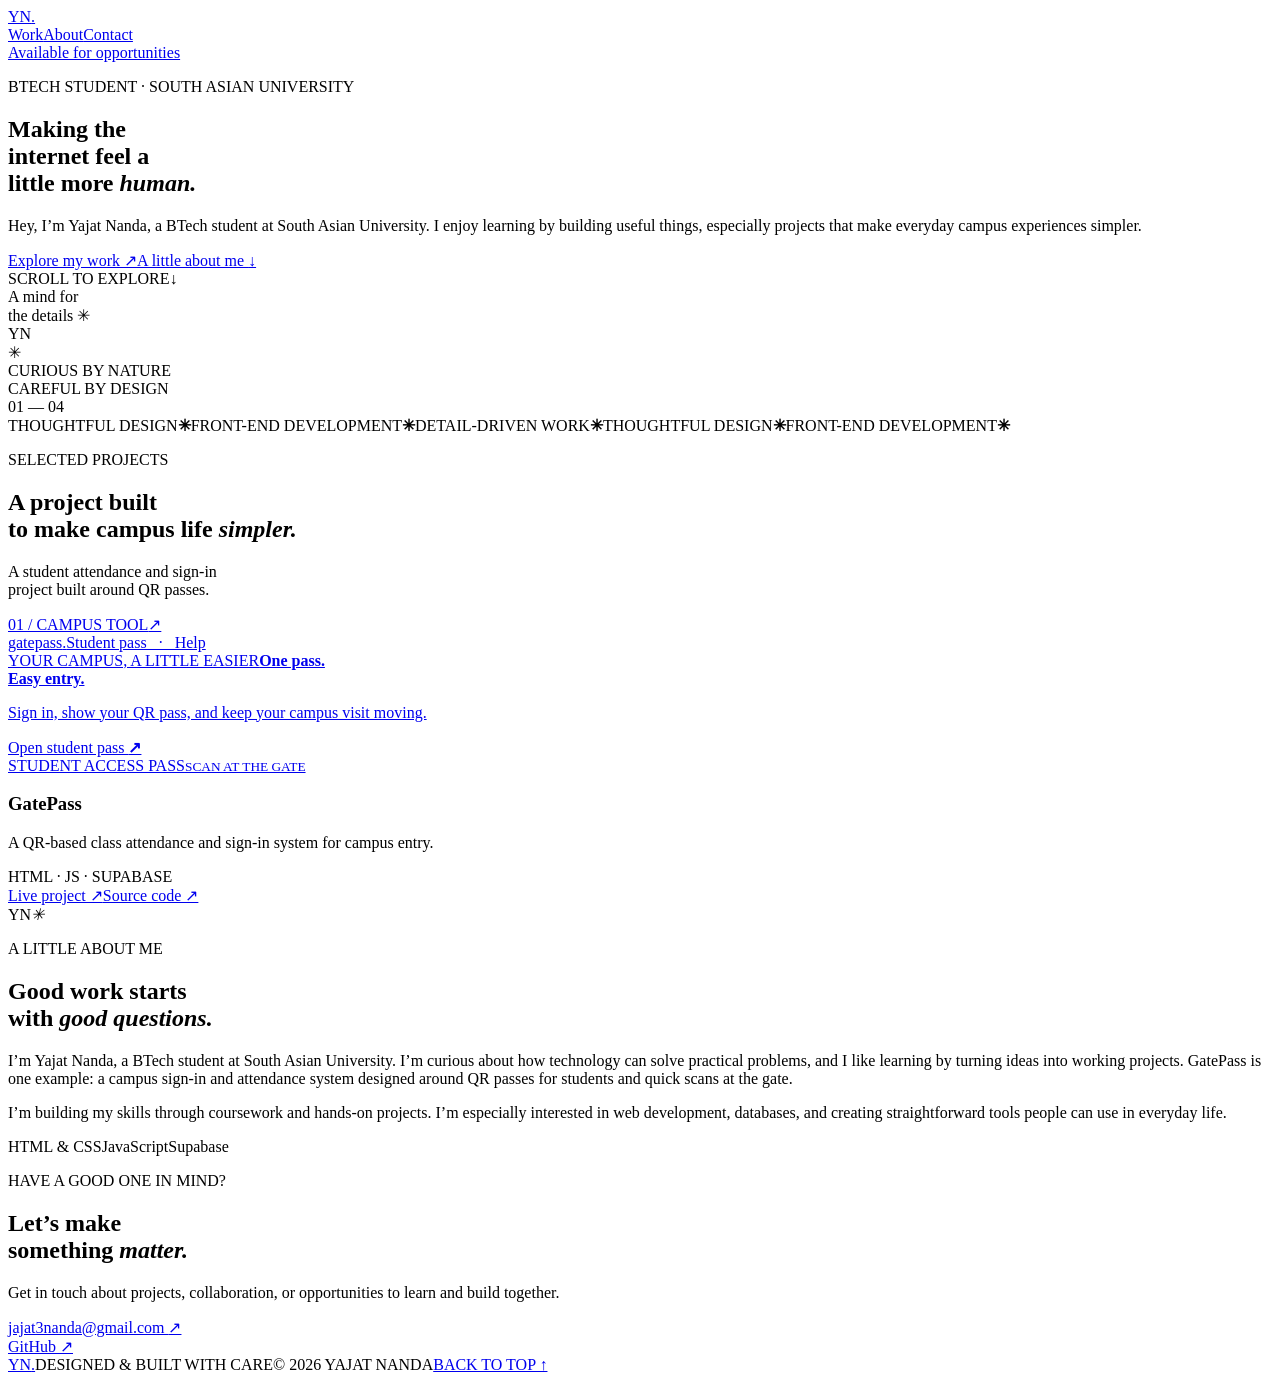
==== index.html @ a7bbcc9e "Add personalized portfolio page" ====
<!doctype html>
<html lang="en">
<head>
  <meta charset="utf-8">
  <meta name="viewport" content="width=device-width, initial-scale=1">
  <meta name="theme-color" content="#f5f4ef">
  <meta name="description" content="The portfolio of Yajat Nanda, a BTech student at South Asian University and creator of GatePass.">
  <title>Yajat Nanda — BTech Student & Developer</title>
  <link rel="preconnect" href="https://fonts.googleapis.com">
  <link rel="preconnect" href="https://fonts.gstatic.com" crossorigin>
  <link href="https://fonts.googleapis.com/css2?family=DM+Mono:wght@400;500&family=DM+Sans:wght@400;500;600;700&family=Manrope:wght@400;500;600;700;800&display=swap" rel="stylesheet">
  <link rel="stylesheet" href="styles.css">
</head>
<body>
  <header class="site-header">
    <a class="wordmark" href="#top" aria-label="Yajat home">YN<span>.</span></a>
    <nav aria-label="Main navigation">
      <a href="#work">Work</a><a href="#about">About</a><a href="#contact">Contact</a>
    </nav>
    <a class="availability" href="mailto:jajat3nanda@gmail.com"><span class="pulse"></span> Available for opportunities</a>
  </header>

  <main id="top">
    <section class="hero page-width">
      <div class="hero-copy">
        <p class="eyebrow"><span class="eyebrow-line"></span> BTECH STUDENT · SOUTH ASIAN UNIVERSITY</p>
        <h1>Making the<br>internet feel a<br>little more <em>human.</em></h1>
        <p class="intro">Hey, I’m Yajat Nanda, a BTech student at South Asian University. I enjoy learning by building useful things, especially projects that make everyday campus experiences simpler.</p>
        <div class="hero-actions"><a class="button button-dark" href="#work">Explore my work <span>↗</span></a><a class="text-link" href="#about">A little about me <span>↓</span></a></div>
        <div class="hero-foot"><span>SCROLL TO EXPLORE</span><span class="scroll-mark">↓</span></div>
      </div>
      <div class="hero-art" aria-label="Abstract geometric illustration">
        <div class="art-note">A mind for<br>the details <span>✳</span></div>
        <div class="art-disc"><div class="disc-inner"><span>YN</span></div></div>
        <div class="art-orbit orbit-one"></div><div class="art-orbit orbit-two"></div>
        <div class="art-star">✳</div><div class="art-caption">CURIOUS BY NATURE<br>CAREFUL BY DESIGN</div>
        <span class="art-index">01 — 04</span>
      </div>
    </section>

    <section class="marquee" aria-label="Areas of focus"><div class="marquee-track"> <span>THOUGHTFUL DESIGN</span><b>✳</b><span>FRONT-END DEVELOPMENT</span><b>✳</b><span>DETAIL-DRIVEN WORK</span><b>✳</b><span>THOUGHTFUL DESIGN</span><b>✳</b><span>FRONT-END DEVELOPMENT</span><b>✳</b></div></section>

    <section class="work page-width" id="work">
      <div class="section-heading"><div><p class="eyebrow"><span class="eyebrow-line"></span> SELECTED PROJECTS</p><h2>A project built<br>to make campus life <em>simpler.</em></h2></div><p class="section-aside">A student attendance and sign-in<br>project built around QR passes.</p></div>
      <div class="project-grid">
        <article class="project-card project-card-large">
          <a class="project-visual visual-sage gatepass-visual" href="https://yajat400.github.io/gate-pass/" target="_blank" rel="noreferrer" aria-label="Open the GatePass live site">
            <div class="visual-top"><span>01 / CAMPUS TOOL</span><span>↗</span></div>
            <div class="gatepass-window">
              <div class="gatepass-top"><span class="gatepass-logo">gatepass<span>.</span></span><span>Student pass&nbsp;&nbsp; · &nbsp;&nbsp;Help</span></div>
              <div class="gatepass-body"><div><span class="gatepass-kicker">YOUR CAMPUS, A LITTLE EASIER</span><strong>One pass.<br>Easy entry.</strong><p>Sign in, show your QR pass, and keep your campus visit moving.</p><span class="gatepass-cta">Open student pass <b>↗</b></span></div><div class="qr-card"><div class="qr-grid" aria-hidden="true"></div><span>STUDENT ACCESS PASS</span><small>SCAN AT THE GATE</small></div></div>
            </div>
          </a>
          <div class="project-meta"><div><h3>GatePass</h3><p>A QR-based class attendance and sign-in system for campus entry.</p></div><span class="tag">HTML · JS · SUPABASE</span></div>
          <div class="project-links"><a href="https://yajat400.github.io/gate-pass/" target="_blank" rel="noreferrer">Live project ↗</a><a href="https://github.com/yajat400/gate-pass" target="_blank" rel="noreferrer">Source code ↗</a></div>
        </article>
      </div>

    </section>

    <section class="about" id="about"><div class="page-width about-inner"><div class="about-mark"><span>YN</span><i>✳</i></div><div class="about-copy"><p class="eyebrow"><span class="eyebrow-line"></span> A LITTLE ABOUT ME</p><h2>Good work starts<br>with <em>good questions.</em></h2><p>I’m Yajat Nanda, a BTech student at South Asian University. I’m curious about how technology can solve practical problems, and I like learning by turning ideas into working projects. GatePass is one example: a campus sign-in and attendance system designed around QR passes for students and quick scans at the gate.</p><p>I’m building my skills through coursework and hands-on projects. I’m especially interested in web development, databases, and creating straightforward tools people can use in everyday life.</p><div class="skill-list"><span>HTML & CSS</span><span>JavaScript</span><span>Supabase</span></div></div></div></section>

    <section class="contact page-width" id="contact"><div class="contact-left"><p class="eyebrow"><span class="eyebrow-line"></span> HAVE A GOOD ONE IN MIND?</p><h2>Let’s make<br>something <em>matter.</em></h2></div><div class="contact-right"><p>Get in touch about projects, collaboration, or opportunities to learn and build together.</p><a class="contact-link" href="mailto:jajat3nanda@gmail.com">jajat3nanda@gmail.com <span>↗</span></a><div class="social-links"><a href="https://github.com/yajat400" target="_blank" rel="noreferrer">GitHub ↗</a></div></div></section>
  </main>
  <footer class="site-footer"><a class="wordmark" href="#top">YN<span>.</span></a><span>DESIGNED & BUILT WITH CARE</span><span>© 2026 YAJAT NANDA</span><a href="#top">BACK TO TOP ↑</a></footer>
</body>
</html>
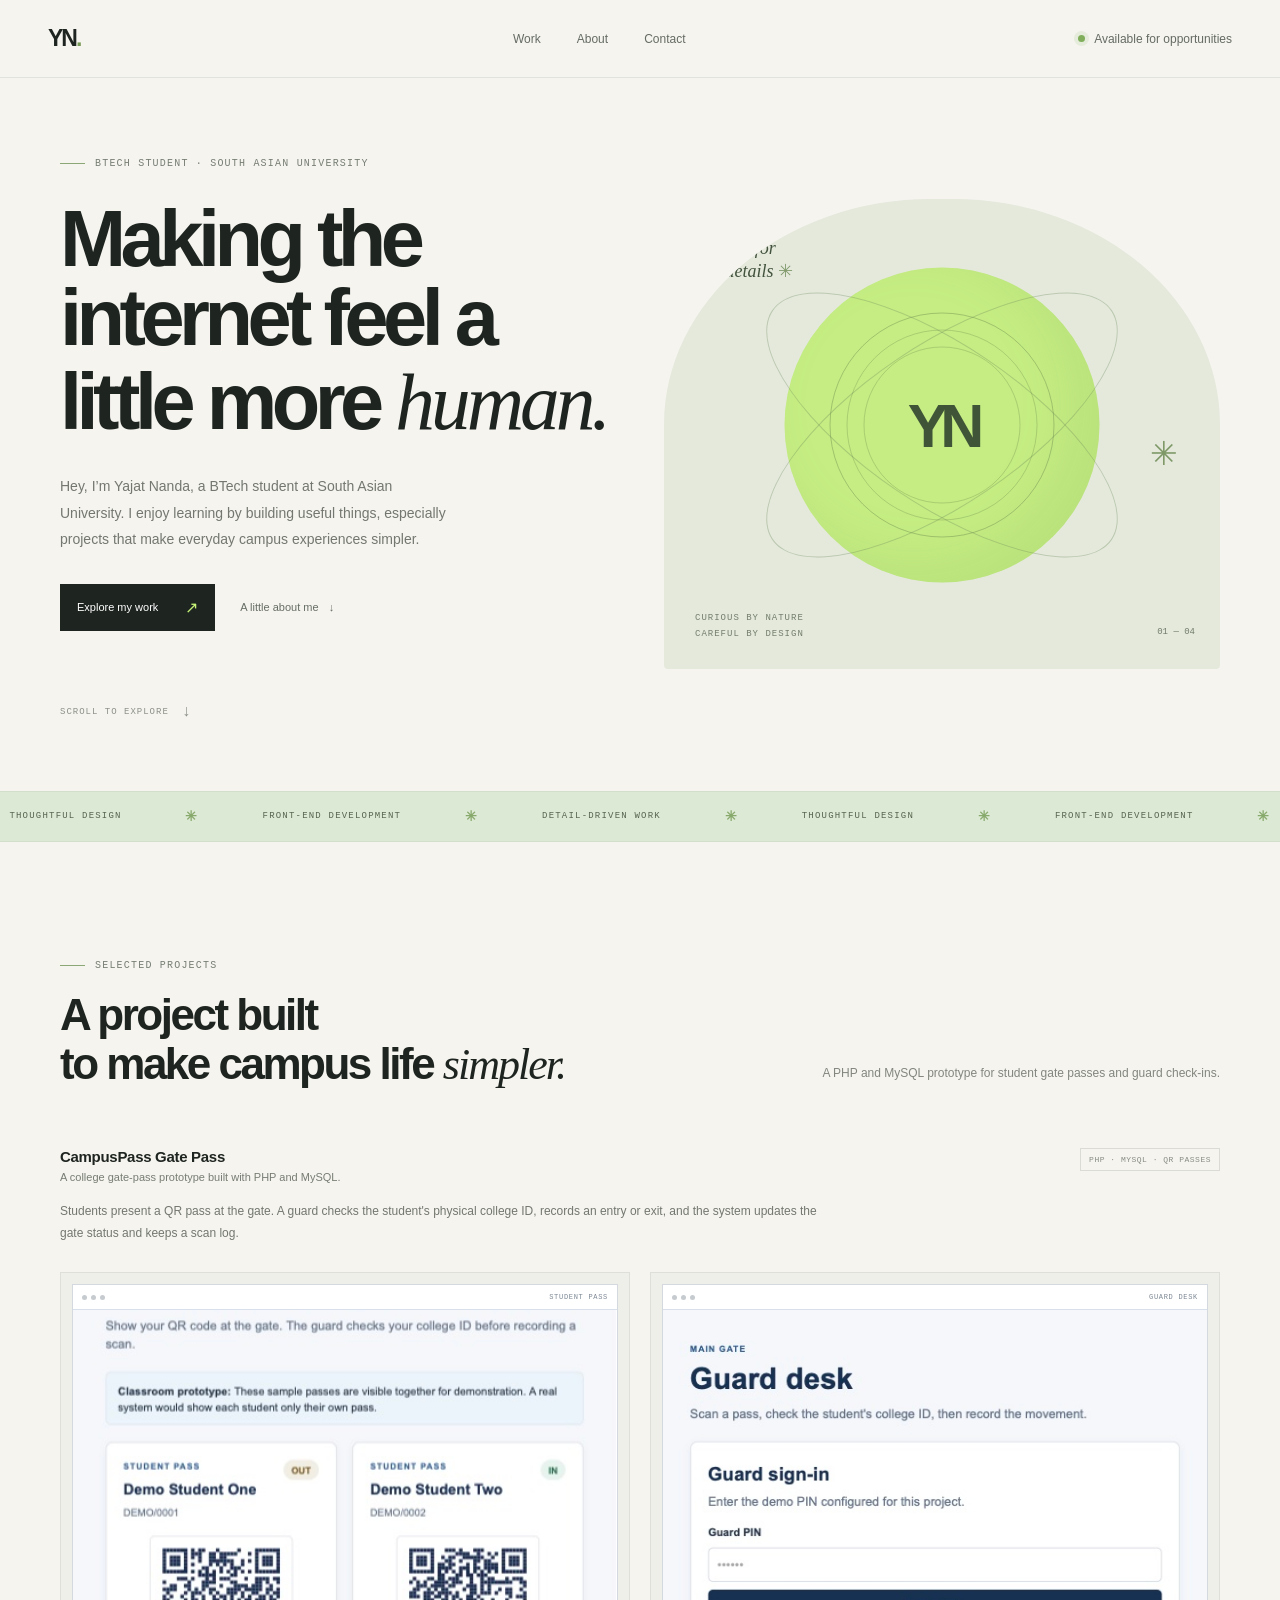
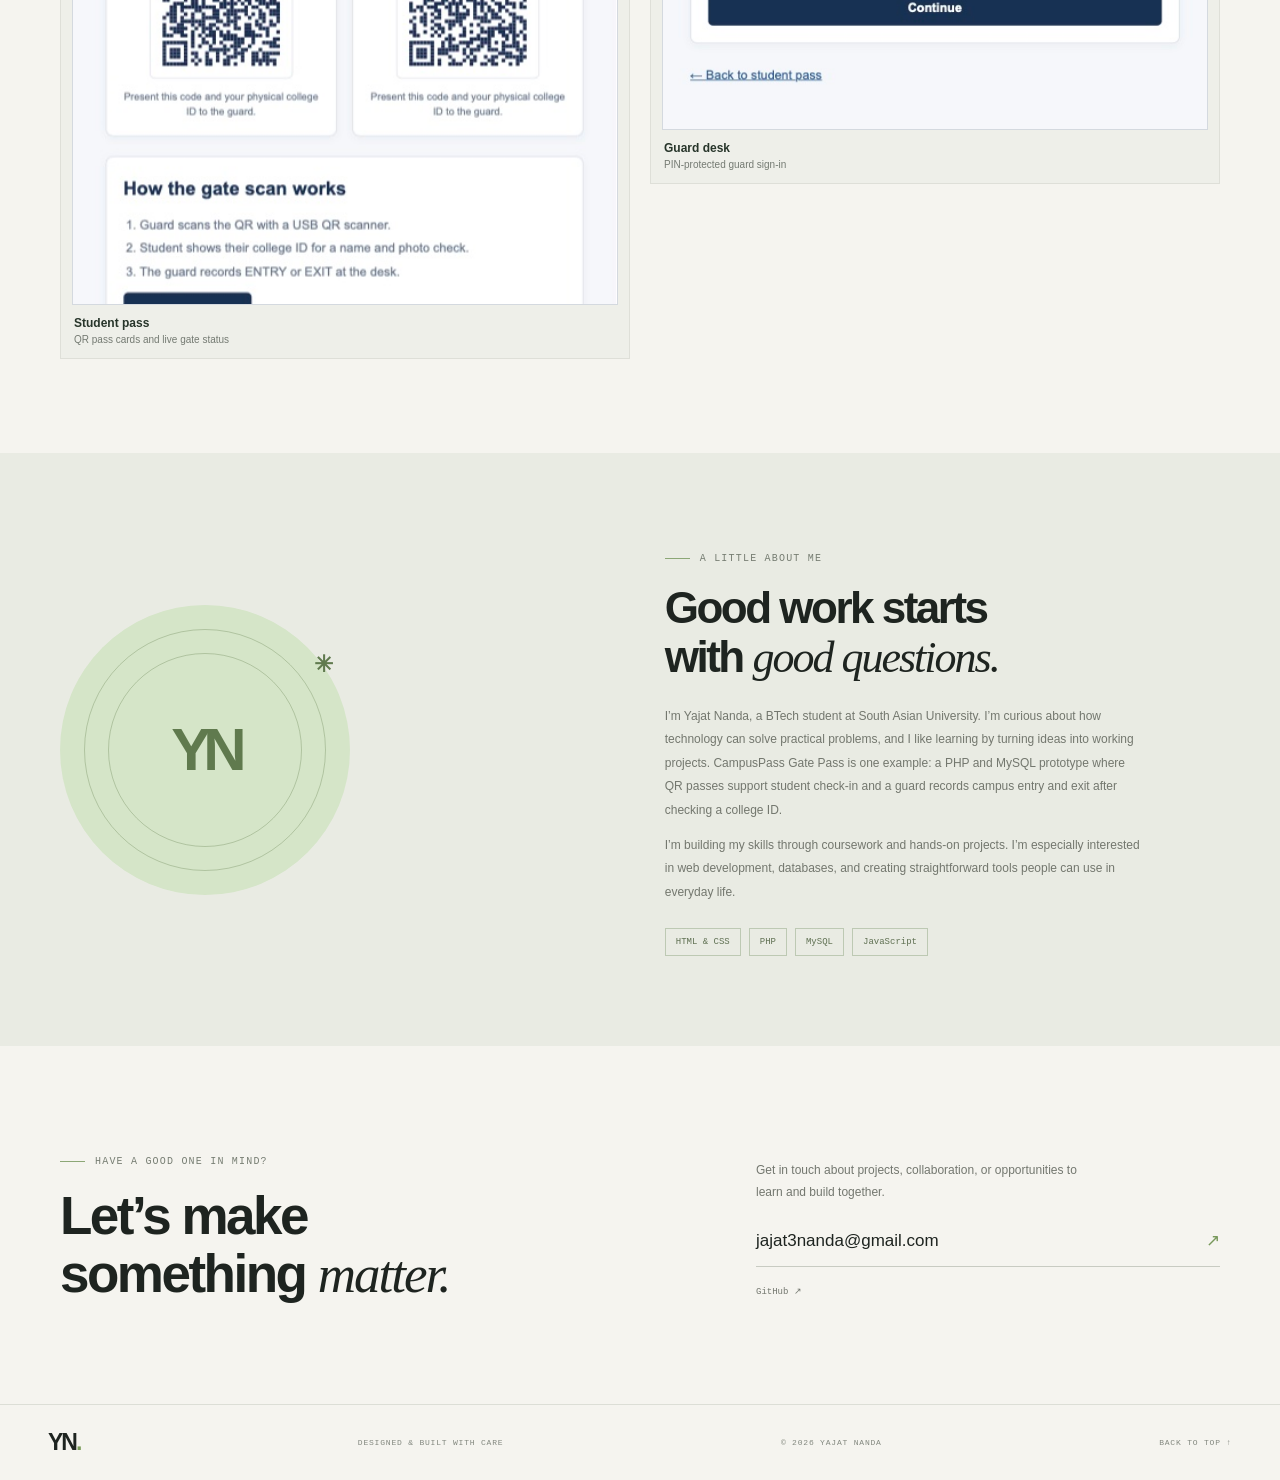
==== commit ad5c768e: "Add CampusPass project screenshots and details" ====
--- a/index.html
+++ b/index.html
@@ -41,24 +41,21 @@
     <section class="marquee" aria-label="Areas of focus"><div class="marquee-track"> <span>THOUGHTFUL DESIGN</span><b>✳</b><span>FRONT-END DEVELOPMENT</span><b>✳</b><span>DETAIL-DRIVEN WORK</span><b>✳</b><span>THOUGHTFUL DESIGN</span><b>✳</b><span>FRONT-END DEVELOPMENT</span><b>✳</b></div></section>
 
     <section class="work page-width" id="work">
-      <div class="section-heading"><div><p class="eyebrow"><span class="eyebrow-line"></span> SELECTED PROJECTS</p><h2>A project built<br>to make campus life <em>simpler.</em></h2></div><p class="section-aside">A student attendance and sign-in<br>project built around QR passes.</p></div>
+      <div class="section-heading"><div><p class="eyebrow"><span class="eyebrow-line"></span> SELECTED PROJECTS</p><h2>A project built<br>to make campus life <em>simpler.</em></h2></div><p class="section-aside">A PHP and MySQL prototype for student gate passes and guard check-ins.</p></div>
       <div class="project-grid">
         <article class="project-card project-card-large">
-          <a class="project-visual visual-sage gatepass-visual" href="https://yajat400.github.io/gate-pass/" target="_blank" rel="noreferrer" aria-label="Open the GatePass live site">
-            <div class="visual-top"><span>01 / CAMPUS TOOL</span><span>↗</span></div>
-            <div class="gatepass-window">
-              <div class="gatepass-top"><span class="gatepass-logo">gatepass<span>.</span></span><span>Student pass&nbsp;&nbsp; · &nbsp;&nbsp;Help</span></div>
-              <div class="gatepass-body"><div><span class="gatepass-kicker">YOUR CAMPUS, A LITTLE EASIER</span><strong>One pass.<br>Easy entry.</strong><p>Sign in, show your QR pass, and keep your campus visit moving.</p><span class="gatepass-cta">Open student pass <b>↗</b></span></div><div class="qr-card"><div class="qr-grid" aria-hidden="true"></div><span>STUDENT ACCESS PASS</span><small>SCAN AT THE GATE</small></div></div>
-            </div>
-          </a>
-          <div class="project-meta"><div><h3>GatePass</h3><p>A QR-based class attendance and sign-in system for campus entry.</p></div><span class="tag">HTML · JS · SUPABASE</span></div>
-          <div class="project-links"><a href="https://yajat400.github.io/gate-pass/" target="_blank" rel="noreferrer">Live project ↗</a><a href="https://github.com/yajat400/gate-pass" target="_blank" rel="noreferrer">Source code ↗</a></div>
+          <div class="project-meta"><div><h3>CampusPass Gate Pass</h3><p>A college gate-pass prototype built with PHP and MySQL.</p></div><span class="tag">PHP · MYSQL · QR PASSES</span></div>
+          <p class="project-description">Students present a QR pass at the gate. A guard checks the student's physical college ID, records an entry or exit, and the system updates the gate status and keeps a scan log.</p>
+          <div class="snapshot-grid" aria-label="CampusPass project screenshots">
+            <figure class="snapshot-card"><div class="snapshot-window"><div class="snapshot-bar"><span></span><span></span><span></span><small>STUDENT PASS</small></div><img src="assets/campuspass-student-pass.jpg" alt="CampusPass student page with two sample QR passes and current gate statuses"></div><figcaption><strong>Student pass</strong><span>QR pass cards and live gate status</span></figcaption></figure>
+            <figure class="snapshot-card"><div class="snapshot-window"><div class="snapshot-bar"><span></span><span></span><span></span><small>GUARD DESK</small></div><img src="assets/campuspass-guard-desk.jpg" alt="CampusPass guard desk sign-in screen"></div><figcaption><strong>Guard desk</strong><span>PIN-protected guard sign-in</span></figcaption></figure>
+          </div>
         </article>
       </div>
 
     </section>
 
-    <section class="about" id="about"><div class="page-width about-inner"><div class="about-mark"><span>YN</span><i>✳</i></div><div class="about-copy"><p class="eyebrow"><span class="eyebrow-line"></span> A LITTLE ABOUT ME</p><h2>Good work starts<br>with <em>good questions.</em></h2><p>I’m Yajat Nanda, a BTech student at South Asian University. I’m curious about how technology can solve practical problems, and I like learning by turning ideas into working projects. GatePass is one example: a campus sign-in and attendance system designed around QR passes for students and quick scans at the gate.</p><p>I’m building my skills through coursework and hands-on projects. I’m especially interested in web development, databases, and creating straightforward tools people can use in everyday life.</p><div class="skill-list"><span>HTML & CSS</span><span>JavaScript</span><span>Supabase</span></div></div></div></section>
+    <section class="about" id="about"><div class="page-width about-inner"><div class="about-mark"><span>YN</span><i>✳</i></div><div class="about-copy"><p class="eyebrow"><span class="eyebrow-line"></span> A LITTLE ABOUT ME</p><h2>Good work starts<br>with <em>good questions.</em></h2><p>I’m Yajat Nanda, a BTech student at South Asian University. I’m curious about how technology can solve practical problems, and I like learning by turning ideas into working projects. CampusPass Gate Pass is one example: a PHP and MySQL prototype where QR passes support student check-in and a guard records campus entry and exit after checking a college ID.</p><p>I’m building my skills through coursework and hands-on projects. I’m especially interested in web development, databases, and creating straightforward tools people can use in everyday life.</p><div class="skill-list"><span>HTML & CSS</span><span>PHP</span><span>MySQL</span><span>JavaScript</span></div></div></div></section>
 
     <section class="contact page-width" id="contact"><div class="contact-left"><p class="eyebrow"><span class="eyebrow-line"></span> HAVE A GOOD ONE IN MIND?</p><h2>Let’s make<br>something <em>matter.</em></h2></div><div class="contact-right"><p>Get in touch about projects, collaboration, or opportunities to learn and build together.</p><a class="contact-link" href="mailto:jajat3nanda@gmail.com">jajat3nanda@gmail.com <span>↗</span></a><div class="social-links"><a href="https://github.com/yajat400" target="_blank" rel="noreferrer">GitHub ↗</a></div></div></section>
   </main>
--- a/styles.css
+++ b/styles.css
@@ -0,0 +1,5 @@
+:root{--paper:#f5f4ef;--ink:#1e2420;--muted:#747a72;--green:#d5e5d5;--accent:#c5f277;--line:#dcded6;--serif:Georgia,'Times New Roman',serif;--sans:'DM Sans',sans-serif;--display:'Manrope',sans-serif;--mono:'DM Mono',monospace}*{box-sizing:border-box}html{scroll-behavior:smooth}body{margin:0;background:var(--paper);color:var(--ink);font-family:var(--sans);-webkit-font-smoothing:antialiased}a{color:inherit;text-decoration:none}.page-width{width:min(1160px,calc(100% - 96px));margin-inline:auto}.site-header{height:78px;padding:0 max(48px,calc((100vw - 1260px)/2));display:flex;align-items:center;justify-content:space-between;border-bottom:1px solid rgba(30,36,32,.09)}.wordmark{font:800 23px var(--display);letter-spacing:-2px}.wordmark span{color:#799b58}.site-header nav{display:flex;gap:36px;margin-left:40px}.site-header nav a,.availability{font-size:12px;color:#656b64}.site-header nav a:hover,.social-links a:hover{color:#76974f}.availability{display:flex;align-items:center;gap:9px}.pulse{width:7px;height:7px;background:#80ae5b;border-radius:50%;box-shadow:0 0 0 4px #80ae5b20}.hero{min-height:620px;display:grid;grid-template-columns:1fr 1fr;align-items:center;gap:48px;padding-block:70px}.eyebrow{font:10px var(--mono);letter-spacing:1.2px;color:#767d72;display:flex;align-items:center;gap:10px}.eyebrow-line{display:inline-block;width:25px;height:1px;background:#8ca776}.hero h1{font:600 clamp(54px,6.2vw,82px)/.99 var(--display);letter-spacing:-5.5px;margin:31px 0 25px}.hero h1 em,.section-heading h2 em,.about-copy h2 em,.contact h2 em{font:italic 500 1em var(--serif);letter-spacing:-4px}.intro{max-width:390px;font-size:14px;line-height:1.9;color:#73776f}.hero-actions{display:flex;align-items:center;gap:25px;margin-top:31px}.button{display:inline-flex;align-items:center;gap:27px;padding:14px 17px;font-size:11px}.button-dark{background:var(--ink);color:#fff}.button-dark span{font-size:16px;color:var(--accent)}.text-link{font-size:11px;color:#666d64}.text-link span{margin-left:7px}.hero-foot{display:flex;align-items:center;gap:13px;margin-top:72px;color:#8c9088;font:9px var(--mono);letter-spacing:1px}.scroll-mark{font-size:16px}.hero-art{height:470px;position:relative;overflow:hidden;background:#e4e9dc;border-radius:48% 48% 4px 4px}.art-disc{position:absolute;width:315px;height:315px;border-radius:50%;background:#c5ed83;left:50%;top:48%;transform:translate(-50%,-50%);display:grid;place-items:center;box-shadow:inset -28px -20px 50px #7da75726}.disc-inner{width:225px;height:225px;border:1px solid #617c4560;border-radius:50%;display:grid;place-items:center;font:800 61px var(--display);letter-spacing:-8px;color:#405438;position:relative}.disc-inner:before,.disc-inner:after{content:'';position:absolute;border:1px solid #617c4548;border-radius:50%;inset:16px}.disc-inner:after{inset:33px}.art-orbit{position:absolute;border:1px solid #70885c58;border-radius:50%;width:410px;height:160px;left:50%;top:48%;transform:translate(-50%,-50%) rotate(-34deg)}.orbit-two{transform:translate(-50%,-50%) rotate(34deg)}.art-note{position:absolute;z-index:2;top:38px;left:35px;font:italic 18px/1.25 var(--serif);color:#42523c}.art-note span{font-style:normal;color:#80986a}.art-star{position:absolute;right:42px;top:50%;font-size:33px;color:#7e9967}.art-caption{position:absolute;bottom:27px;left:31px;font:9px/1.8 var(--mono);letter-spacing:1px;color:#747e6c}.art-index{position:absolute;right:25px;bottom:32px;font:9px var(--mono);color:#747e6c}.marquee{overflow:hidden;background:#dce9d4;border-block:1px solid #d2dfca;padding:16px 0}.marquee-track{display:flex;align-items:center;justify-content:space-around;gap:45px;min-width:max-content;font:9px var(--mono);letter-spacing:1.2px;color:#56644f}.marquee-track b{color:#88a96c;font-size:14px}.work{padding-top:108px;padding-bottom:94px}.section-heading{display:flex;justify-content:space-between;align-items:end;margin-bottom:43px}.section-heading h2,.about-copy h2,.contact h2{font:600 44px/1.06 var(--display);letter-spacing:-2.5px;margin:21px 0 0}.section-heading h2 em,.about-copy h2 em,.contact h2 em{letter-spacing:-2px}.section-aside{font-size:12px;line-height:1.8;color:#82867e;margin-bottom:5px}.project-grid{display:grid;grid-template-columns:1fr 1fr;gap:38px 24px}.project-card-large{grid-column:span 2}.project-visual{height:298px;display:block;position:relative;overflow:hidden;padding:19px}.project-card-large .project-visual{height:370px}.visual-sage{background:#cad9c0}.visual-peach{background:#edd6c8}.visual-blue{background:#ccd8e3}.visual-top{display:flex;justify-content:space-between;position:relative;z-index:2;font:9px var(--mono);letter-spacing:.7px;color:#414b3c}.visual-top span:last-child{font-size:14px}.visual-browser{position:absolute;width:70%;height:77%;left:15%;bottom:-1px;background:#f7f4ec;border-radius:8px 8px 0 0;padding:10px 13px 0;box-shadow:0 14px 30px #26311e20}.browser-dots{display:flex;gap:4px}.browser-dots i{width:5px;height:5px;background:#d7d9d1;border-radius:50%}.browser-content{height:94%;position:relative;margin-top:9px;padding:17px 19px;background:#efeee6;overflow:hidden}.browser-nav{display:flex;justify-content:space-between;font:7px var(--mono);color:#555}.browser-head{position:relative;z-index:1;margin-top:30px;font:600 35px/.98 var(--display);letter-spacing:-2px}.browser-pill{position:relative;z-index:2;margin-top:19px;border:1px solid #979d87;width:max-content;padding:7px 10px;font-size:7px}.browser-pill span{margin-left:16px}.browser-orb{position:absolute;width:160px;height:160px;right:-12px;bottom:-55px;border-radius:50%;background:#b1cd8e}.project-card:not(.project-card-large) .project-visual{height:270px}.notes-art{height:215px;display:flex;align-items:center;justify-content:center;gap:25px}.note-card{width:170px;height:182px;padding:14px;background:#fffaf3;box-shadow:5px 8px 15px #40362d22;transform:rotate(-5deg);position:relative}.note-card>span{font:7px var(--mono);color:#9d8775;letter-spacing:.5px}.note-card strong{display:block;margin-top:17px;font:600 18px/1.05 var(--display);letter-spacing:-.8px}.note-card small{display:block;margin-top:16px;font:7px/1.8 var(--mono);color:#837b73}.note-card i{position:absolute;right:12px;top:12px;color:#dc9c7c}.notes-label{font:italic 23px/1.05 var(--serif);color:#825d4a}.atlas-art{height:215px;position:relative;display:flex;align-items:center;justify-content:center}.atlas-circle{width:180px;height:180px;border:1px solid #647e8a;border-radius:50%;display:flex;align-items:center;justify-content:center;position:relative;color:#435d67}.atlas-circle:before,.atlas-circle:after{content:'';position:absolute;border:1px solid #718d9666;border-radius:50%;inset:17px}.atlas-circle:after{inset:37px}.atlas-circle span{z-index:1;font:600 24px/.9 var(--display);letter-spacing:-1px}.atlas-circle b{position:absolute;right:20px;top:34px;z-index:2;font-size:17px}.atlas-type{font:700 21px/.9 var(--display);letter-spacing:-1px;color:#49616d;position:absolute;right:16%;top:39px}.atlas-type small{font:7px var(--mono);letter-spacing:.3px}.atlas-star{position:absolute;left:20%;bottom:36px;color:#607e88;font-size:22px}.project-meta{display:flex;align-items:start;justify-content:space-between;padding-top:15px}.project-meta h3{font:600 15px var(--display);margin:0 0 6px;letter-spacing:-.3px}.project-meta p{font-size:11px;color:#777d73;margin:0}.tag{font:8px var(--mono);letter-spacing:.5px;color:#868b82;border:1px solid #d9dbd4;padding:6px 8px;white-space:nowrap}.sample-note{text-align:center;color:#9a9e96;font-size:10px;margin:34px 0 0}.about{background:#e9ebe3;padding:90px 0}.about-inner{display:grid;grid-template-columns:1fr 1.1fr;gap:100px;align-items:center}.about-mark{width:290px;height:290px;border-radius:50%;background:#d5e5c8;display:grid;place-items:center;position:relative;color:#607a4e;font:800 60px var(--display);letter-spacing:-8px}.about-mark:before,.about-mark:after{content:'';position:absolute;inset:24px;border:1px solid #78906265;border-radius:50%}.about-mark:after{inset:48px}.about-mark i{position:absolute;right:25px;top:46px;font-style:normal;font-size:23px}.about-copy h2{margin-bottom:22px}.about-copy>p:not(.eyebrow){font-size:12px;line-height:1.95;color:#73776e;max-width:480px}.skill-list{display:flex;gap:8px;flex-wrap:wrap;margin-top:24px}.skill-list span{font:9px var(--mono);color:#5f7052;border:1px solid #bdc9b3;padding:8px 10px}.contact{display:flex;justify-content:space-between;align-items:end;padding-top:100px;padding-bottom:100px}.contact h2{font-size:53px}.contact-right{width:40%;padding-bottom:7px}.contact-right>p{font-size:12px;line-height:1.8;color:#73776f;max-width:330px}.contact-link{display:inline-flex;justify-content:space-between;align-items:center;width:100%;border-bottom:1px solid #c8cbc2;padding:15px 0;font-size:17px}.contact-link span{color:#78985b}.social-links{display:flex;gap:20px;margin-top:19px}.social-links a{font:9px var(--mono);color:#73776f}.site-footer{border-top:1px solid var(--line);height:76px;padding:0 max(48px,calc((100vw - 1260px)/2));display:flex;align-items:center;justify-content:space-between}.site-footer>span,.site-footer>a:last-child{font:8px var(--mono);letter-spacing:.8px;color:#82877e}
+@media(max-width:760px){.page-width{width:calc(100% - 40px)}.site-header{height:66px;padding:0 20px}.site-header nav{gap:17px;margin:0}.site-header nav a{font-size:10px}.availability{display:none}.hero{grid-template-columns:1fr;padding-top:65px;gap:40px}.hero h1{font-size:60px;letter-spacing:-4px}.hero-art{height:390px}.art-disc{width:265px;height:265px}.disc-inner{width:190px;height:190px}.work{padding-top:75px;padding-bottom:70px}.section-heading{align-items:start;gap:15px}.section-heading h2,.about-copy h2{font-size:36px}.section-aside{font-size:10px}.project-grid{gap:29px 16px}.project-visual,.project-card:not(.project-card-large) .project-visual{height:240px;padding:13px}.project-card-large .project-visual{height:280px}.project-meta{gap:8px;flex-direction:column}.project-meta h3{font-size:13px}.project-meta p{font-size:10px}.tag{font-size:7px}.browser-head{font-size:28px}.browser-content{padding:13px}.visual-top{font-size:8px}.notes-art{transform:scale(.82)}.atlas-art{transform:scale(.82)}.about{padding:65px 0}.about-inner{grid-template-columns:1fr;gap:42px}.about-mark{width:220px;height:220px;margin:auto;font-size:48px}.about-copy h2{font-size:38px}.contact{padding:70px 0;display:block}.contact h2{font-size:47px}.contact-right{width:100%;margin-top:33px}.site-footer{padding:0 20px;height:68px}.site-footer>span:first-of-type{display:none}.site-footer>span,.site-footer>a:last-child{font-size:7px}}@media(max-width:430px){.hero h1{font-size:53px}.section-heading{display:block}.section-aside{margin-top:20px}.project-grid{grid-template-columns:1fr}.project-card-large{grid-column:auto}.project-card-large .project-visual{height:250px}.project-visual,.project-card:not(.project-card-large) .project-visual{height:250px}.project-meta{flex-direction:row}.tag{font-size:7px}.hero-actions{gap:16px}.button{gap:17px}.hero-foot{margin-top:50px}}
+
+/* CampusPass project snapshots */
+.project-grid{grid-template-columns:1fr;gap:30px}.project-card-large{grid-column:auto}.project-card-large .project-meta{margin-top:0}.project-description{max-width:760px;margin:17px 0 0;color:#73776f;font-size:12px;line-height:1.9}.snapshot-grid{display:grid;grid-template-columns:1fr 1fr;gap:20px;margin-top:27px;align-items:start}.snapshot-card{margin:0;background:#eeefe9;border:1px solid #dedfd8;padding:11px}.snapshot-window{border:1px solid #d4d9df;background:#f5f7fa;overflow:hidden}.snapshot-bar{height:25px;display:flex;align-items:center;gap:4px;padding:0 9px;background:#fff;border-bottom:1px solid #d8e1eb}.snapshot-bar>span{width:5px;height:5px;border-radius:50%;background:#c6cbd0}.snapshot-bar small{margin-left:auto;color:#7c8793;font:7px var(--mono);letter-spacing:.7px}.snapshot-window img{display:block;width:100%;height:auto}.snapshot-card figcaption{display:flex;flex-direction:column;gap:4px;padding:11px 2px 2px}.snapshot-card figcaption strong{font:600 12px var(--display);color:#27352a}.snapshot-card figcaption span{font-size:10px;color:#747a72}@media(max-width:760px){.snapshot-grid{grid-template-columns:1fr;gap:15px}.snapshot-card{max-width:480px;margin-inline:auto;width:100%}.project-description{font-size:11px}.snapshot-card figcaption{padding-top:9px}}
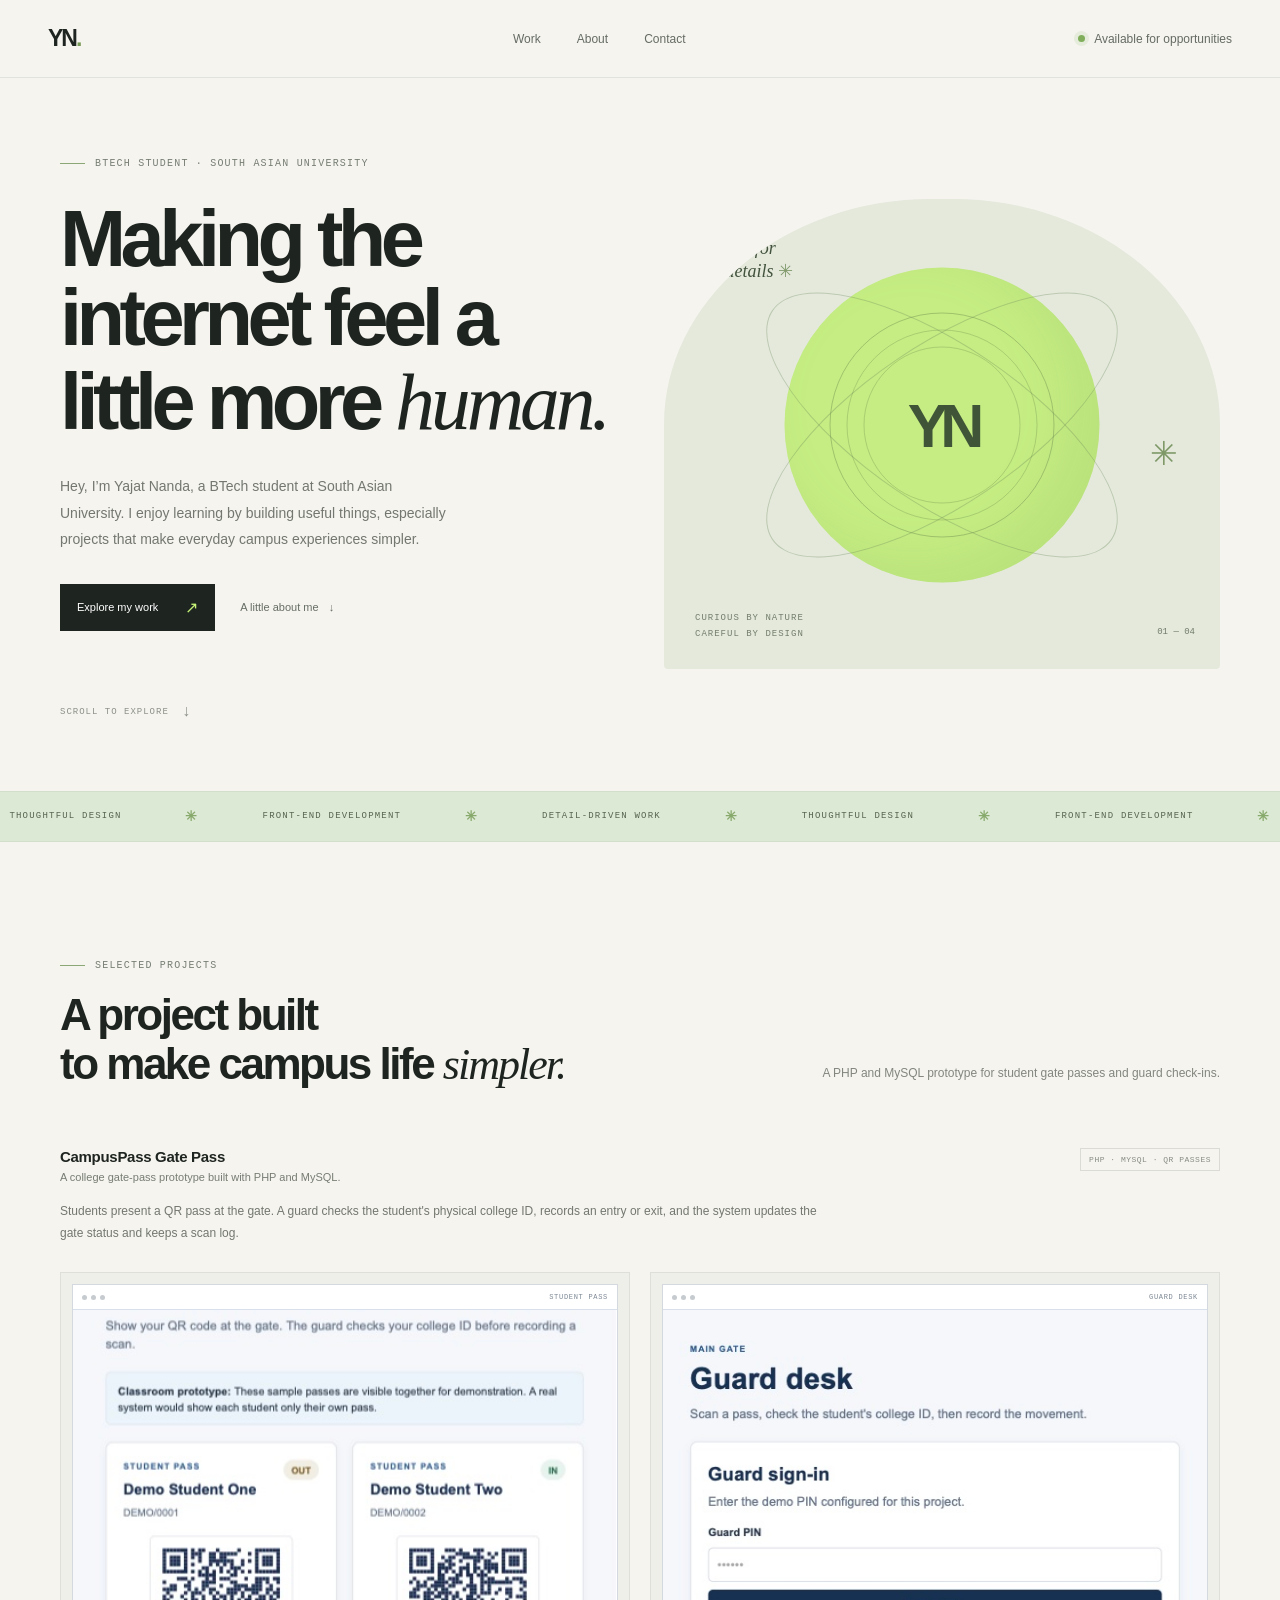
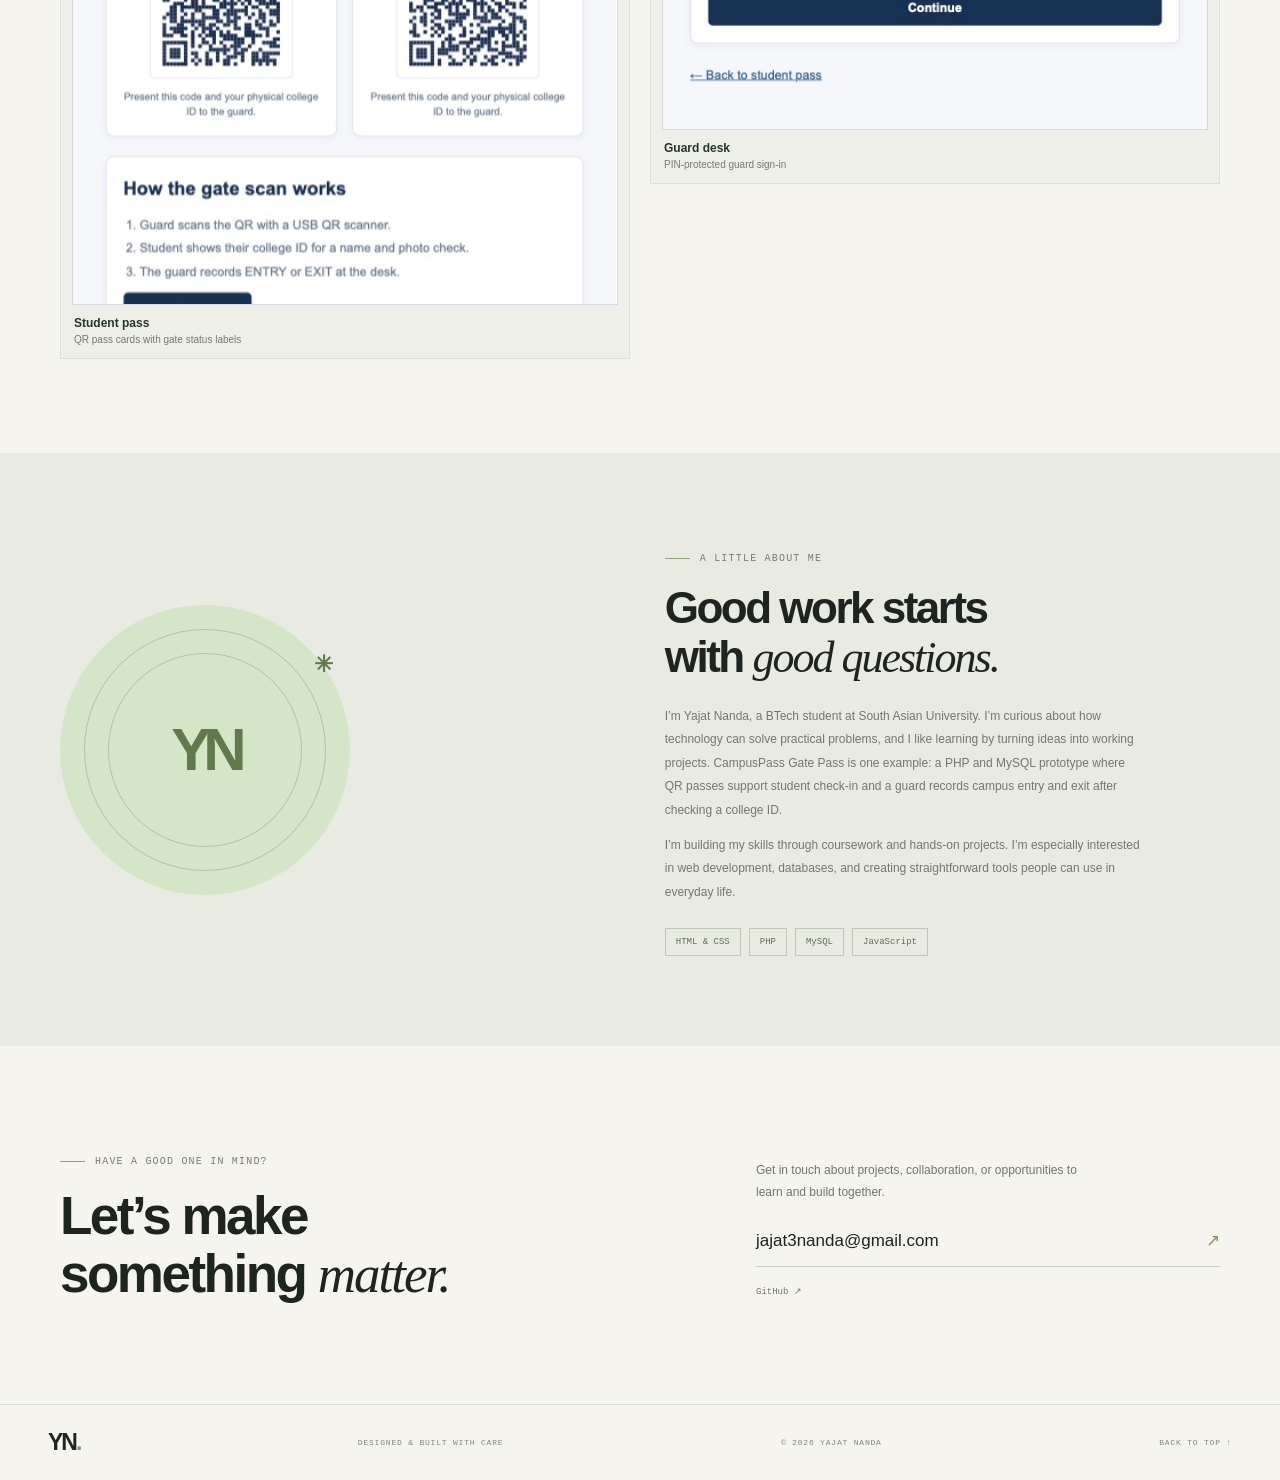
==== commit cad56744: "Show CampusPass project snapshots" ====
--- a/index.html
+++ b/index.html
@@ -4,7 +4,7 @@
   <meta charset="utf-8">
   <meta name="viewport" content="width=device-width, initial-scale=1">
   <meta name="theme-color" content="#f5f4ef">
-  <meta name="description" content="The portfolio of Yajat Nanda, a BTech student at South Asian University and creator of GatePass.">
+  <meta name="description" content="The portfolio of Yajat Nanda, a BTech student at South Asian University and showcasing the CampusPass Gate Pass project.">
   <title>Yajat Nanda — BTech Student & Developer</title>
   <link rel="preconnect" href="https://fonts.googleapis.com">
   <link rel="preconnect" href="https://fonts.gstatic.com" crossorigin>
@@ -47,7 +47,7 @@
           <div class="project-meta"><div><h3>CampusPass Gate Pass</h3><p>A college gate-pass prototype built with PHP and MySQL.</p></div><span class="tag">PHP · MYSQL · QR PASSES</span></div>
           <p class="project-description">Students present a QR pass at the gate. A guard checks the student's physical college ID, records an entry or exit, and the system updates the gate status and keeps a scan log.</p>
           <div class="snapshot-grid" aria-label="CampusPass project screenshots">
-            <figure class="snapshot-card"><div class="snapshot-window"><div class="snapshot-bar"><span></span><span></span><span></span><small>STUDENT PASS</small></div><img src="assets/campuspass-student-pass.jpg" alt="CampusPass student page with two sample QR passes and current gate statuses"></div><figcaption><strong>Student pass</strong><span>QR pass cards and live gate status</span></figcaption></figure>
+            <figure class="snapshot-card"><div class="snapshot-window"><div class="snapshot-bar"><span></span><span></span><span></span><small>STUDENT PASS</small></div><img src="assets/campuspass-student-pass.jpg" alt="CampusPass student page with two sample pass cards with gate status labels"></div><figcaption><strong>Student pass</strong><span>QR pass cards with gate status labels</span></figcaption></figure>
             <figure class="snapshot-card"><div class="snapshot-window"><div class="snapshot-bar"><span></span><span></span><span></span><small>GUARD DESK</small></div><img src="assets/campuspass-guard-desk.jpg" alt="CampusPass guard desk sign-in screen"></div><figcaption><strong>Guard desk</strong><span>PIN-protected guard sign-in</span></figcaption></figure>
           </div>
         </article>
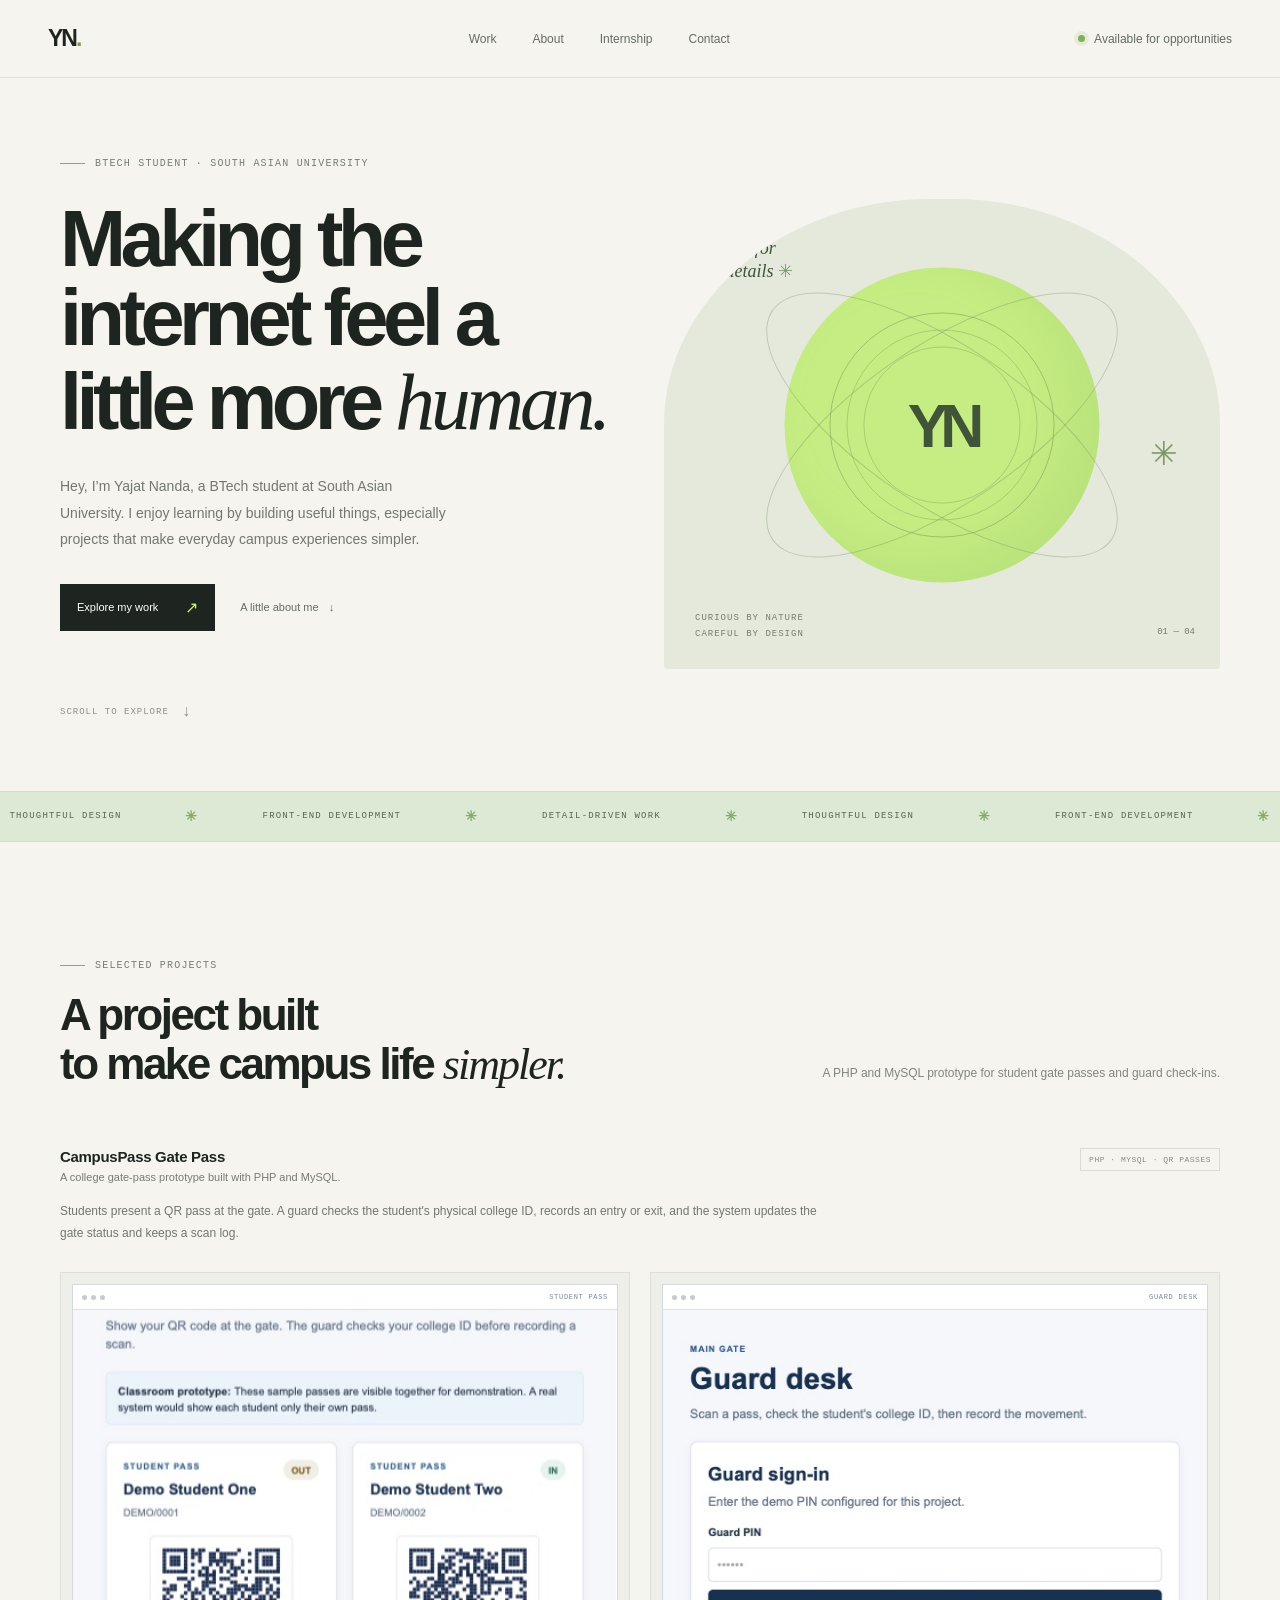
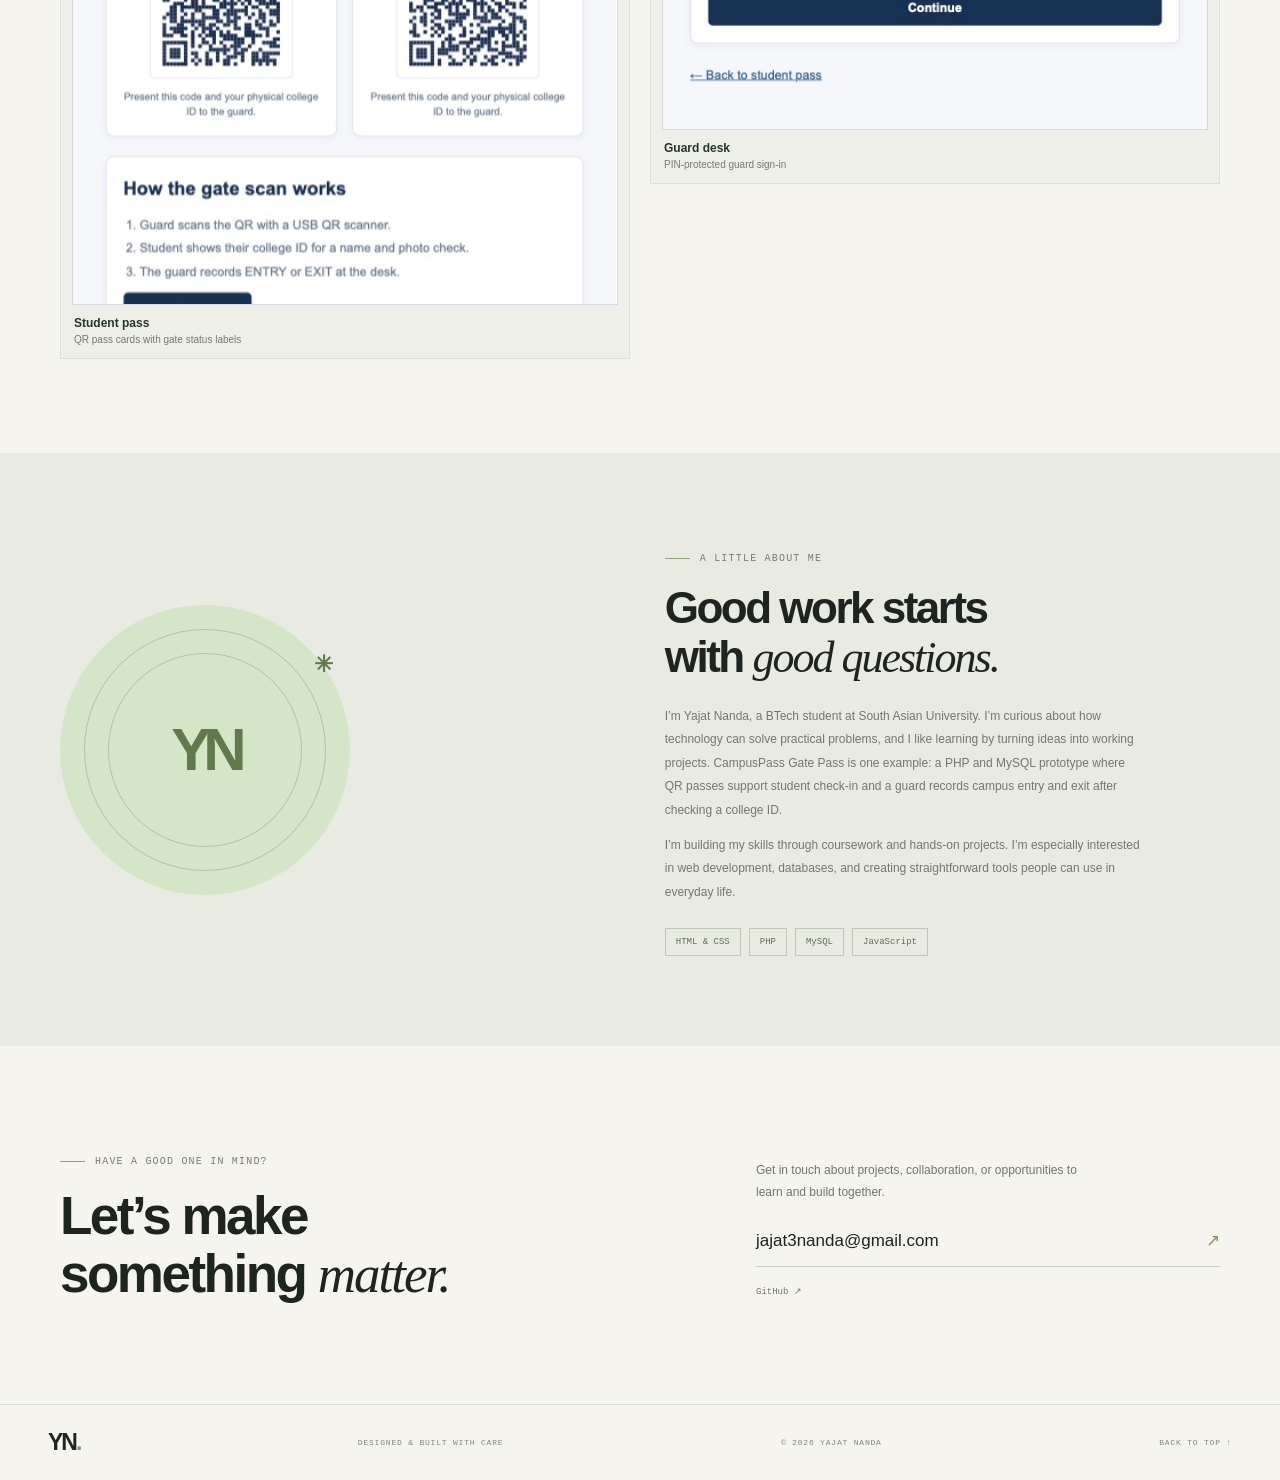
==== commit 47477a94: "Add Internship navigation and page styling" ====
--- a/index.html
+++ b/index.html
@@ -4,7 +4,7 @@
   <meta charset="utf-8">
   <meta name="viewport" content="width=device-width, initial-scale=1">
   <meta name="theme-color" content="#f5f4ef">
-  <meta name="description" content="The portfolio of Yajat Nanda, a BTech student at South Asian University and showcasing the CampusPass Gate Pass project.">
+  <meta name="description" content="The portfolio of Yajat Nanda, a BTech student at South Asian University, featuring his CampusPass Gate Pass project.">
   <title>Yajat Nanda — BTech Student & Developer</title>
   <link rel="preconnect" href="https://fonts.googleapis.com">
   <link rel="preconnect" href="https://fonts.gstatic.com" crossorigin>
@@ -15,7 +15,7 @@
   <header class="site-header">
     <a class="wordmark" href="#top" aria-label="Yajat home">YN<span>.</span></a>
     <nav aria-label="Main navigation">
-      <a href="#work">Work</a><a href="#about">About</a><a href="#contact">Contact</a>
+      <a href="#work">Work</a><a href="#about">About</a><a href="internship.html">Internship</a><a href="#contact">Contact</a>
     </nav>
     <a class="availability" href="mailto:jajat3nanda@gmail.com"><span class="pulse"></span> Available for opportunities</a>
   </header>
